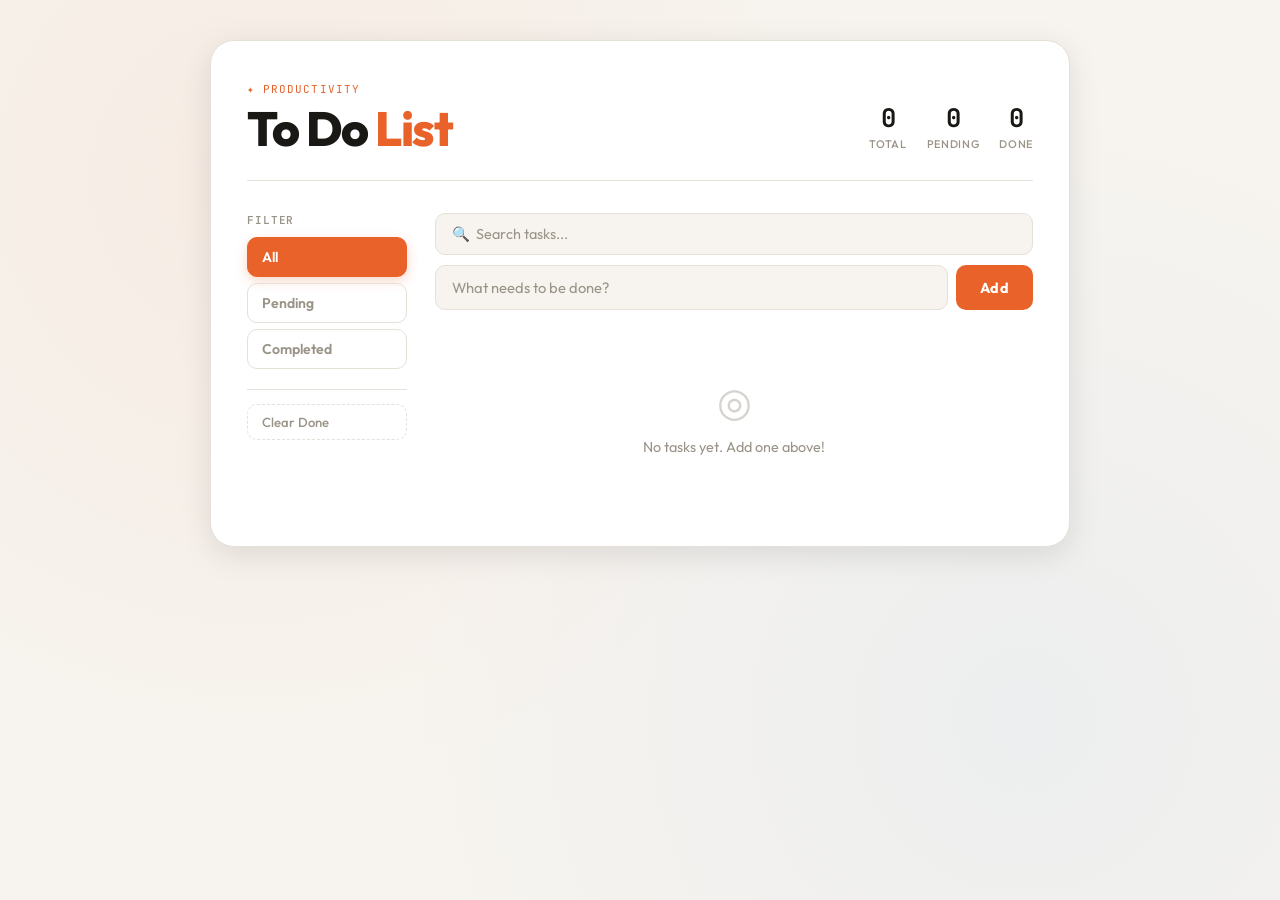
==== index.html @ 93d5290f "first commit" ====
<!DOCTYPE html>
<html lang="en">
<head>
  <meta charset="UTF-8">
  <meta name="viewport" content="width=device-width, initial-scale=1.0">
  <title>To Do App</title>
  <link rel="preconnect" href="https://fonts.googleapis.com">
  <link rel="preconnect" href="https://fonts.gstatic.com" crossorigin>
  <link href="https://fonts.googleapis.com/css2?family=Outfit:wght@400;500;600;700;800&family=JetBrains+Mono:wght@400;500&display=swap" rel="stylesheet">
  <link rel="stylesheet" href="style.css">
</head>
<body>

  <div class="container">

    <header class="app-header">
      <div class="header-left">
        <span class="app-tag">✦ productivity</span>
        <h1>To Do <span>List</span></h1>
      </div>
      <div class="header-stats">
        <div class="stat"><span id="allCount">0</span><label>Total</label></div>
        <div class="stat"><span id="pendingCount">0</span><label>Pending</label></div>
        <div class="stat"><span id="completedCount">0</span><label>Done</label></div>
      </div>
    </header>

    <div class="content">

      <!-- SIDEBAR -->
      <div class="sidebar">
        <p class="sidebar-label">Filter</p>
        <button class="filter-btn active" onclick="filterTasks('all')" id="btn-all">All</button>
        <button class="filter-btn" onclick="filterTasks('pending')" id="btn-pending">Pending</button>
        <button class="filter-btn" onclick="filterTasks('completed')" id="btn-completed">Completed</button>

        <div class="sidebar-divider"></div>

        <button class="clear-btn" onclick="clearCompleted()">Clear Done</button>
      </div>

      <!-- MAIN AREA -->
      <div class="tasks-area">

        <input type="text" id="search" placeholder="🔍  Search tasks..." autocomplete="off">

        <div class="input-row">
          <input type="text" id="taskInput" placeholder="What needs to be done?" maxlength="200" autocomplete="off">
          <button onclick="addTask()" id="addBtn" type="button">Add</button>
        </div>

        <div id="taskList"></div>

        <div id="emptyState" class="empty-state" style="display:none;">
          <div class="empty-icon">◎</div>
          <p id="emptyMsg">No tasks yet. Add one above!</p>
        </div>

      </div>
    </div>
  </div>

  <script src="script.js"></script>
</body>
</html>
---- style.css ----
/* reset */
*,
*::before,
*::after {
  margin: 0;
  padding: 0;
  box-sizing: border-box;
}

:root {
  --bg: #f7f4ef;
  --surface: #ffffff;
  --border: #e5e0d8;
  --accent: #e8622a;
  --accent-light: #fdf0ea;
  --accent2: #2a7ae8;
  --text: #1a1814;
  --muted: #9a9488;
  --done-text: #b0a898;
  --done-bg: #fafaf8;
  --shadow: 0 2px 12px rgba(0, 0, 0, 0.07);
  --shadow-lg: 0 8px 32px rgba(0, 0, 0, 0.10);
}
/* smooth scroll */
html {
  scroll-behavior: smooth;
}

body {
  background: var(--bg);
  background-image:
    radial-gradient(circle at 20% 20%, rgba(232, 98, 42, 0.06) 0%, transparent 50%),
    radial-gradient(circle at 80% 80%, rgba(42, 122, 232, 0.05) 0%, transparent 50%);
  font-family: 'Outfit', sans-serif;
  min-height: 100vh;
  display: flex;
  justify-content: center;
  align-items: flex-start;
  padding: 40px 16px 80px;
}

/* Container */
.container {
  width: 100%;
  max-width: 860px;
  background: var(--surface);
  border-radius: 24px;
  padding: 36px 36px 40px;
  box-shadow: var(--shadow-lg);
  border: 1px solid var(--border);
  animation: pageIn 0.5s cubic-bezier(.16, 1, .3, 1) both;
}

/* animation */
@keyframes pageIn {
  from {
    opacity: 0;
    transform: translateY(16px);
  }

  to {
    opacity: 1;
    transform: translateY(0);
  }
}

/*Header*/
.app-header {
  display: flex;
  justify-content: space-between;
  align-items: flex-end;
  margin-bottom: 32px;
  padding-bottom: 28px;
  border-bottom: 1px solid var(--border);
  flex-wrap: wrap;
  gap: 16px;
}

.app-tag {
  display: inline-block;
  font-family: 'JetBrains Mono', monospace;
  font-size: 11px;
  color: var(--accent);
  text-transform: uppercase;
  letter-spacing: 0.1em;
  margin-bottom: 8px;
}

h1 {
  font-size: clamp(2rem, 5vw, 3rem);
  font-weight: 800;
  color: var(--text);
  line-height: 1;
  letter-spacing: -0.03em;
}

h1 span {
  color: var(--accent);
}

.header-stats {
  display: flex;
  gap: 20px;
}

.stat {
  text-align: center;
}

.stat span {
  display: block;
  font-size: 1.6rem;
  font-weight: 700;
  color: var(--text);
  line-height: 1;
  font-family: 'JetBrains Mono', monospace;
}

.stat label {
  font-size: 11px;
  color: var(--muted);
  text-transform: uppercase;
  letter-spacing: 0.06em;
  font-weight: 500;
}

/* content  */
.content {
  display: flex;
  gap: 28px;
}

/* side bar */
.sidebar {
  width: 160px;
  flex-shrink: 0;
}

.sidebar-label {
  font-size: 11px;
  text-transform: uppercase;
  letter-spacing: 0.08em;
  color: var(--muted);
  font-weight: 600;
  margin-bottom: 10px;
  font-family: 'JetBrains Mono', monospace;
}

/* fillter buttens */
.filter-btn {
  width: 100%;
  padding: 10px 14px;
  margin-bottom: 6px;
  border: 1px solid var(--border);
  border-radius: 10px;
  background: transparent;
  color: var(--muted);
  font-family: 'Outfit', sans-serif;
  font-size: 0.88rem;
  font-weight: 600;
  cursor: pointer;
  text-align: left;
  transition: all 0.18s;
}

.filter-btn:hover {
  background: var(--accent-light);
  color: var(--accent);
  border-color: rgba(232, 98, 42, 0.2);
}

.filter-btn.active {
  background: var(--accent);
  color: white;
  border-color: var(--accent);
  box-shadow: 0 4px 12px rgba(232, 98, 42, 0.25);
}

.sidebar-divider {
  height: 1px;
  background: var(--border);
  margin: 14px 0;
}

/* clear button */
.clear-btn {
  width: 100%;
  padding: 9px 14px;
  border: 1px dashed var(--border);
  border-radius: 10px;
  background: transparent;
  color: var(--muted);
  font-family: 'Outfit', sans-serif;
  font-size: 0.82rem;
  font-weight: 500;
  cursor: pointer;
  text-align: left;
  transition: all 0.18s;
}

.clear-btn:hover {
  color: #e03030;
  border-color: rgba(224, 48, 48, 0.3);
  background: rgba(224, 48, 48, 0.05);
}

/* task area */
.tasks-area {
  flex: 1;
  min-width: 0;
}

/* search box */
#search {
  width: 100%;
  padding: 11px 16px;
  border: 1px solid var(--border);
  border-radius: 10px;
  background: var(--bg);
  font-family: 'Outfit', sans-serif;
  font-size: 0.9rem;
  color: var(--text);
  margin-bottom: 10px;
  outline: none;
  transition: border-color 0.2s, box-shadow 0.2s;
}

#search:focus {
  border-color: var(--accent);
  box-shadow: 0 0 0 3px rgba(232, 98, 42, 0.1);
}

#search::placeholder {
  color: var(--muted);
}

/* input and button */
.input-row {
  display: flex;
  gap: 8px;
  margin-bottom: 16px;
}

#taskInput {
  flex: 1;
  padding: 12px 16px;
  border: 1px solid var(--border);
  border-radius: 10px;
  background: var(--bg);
  font-family: 'Outfit', sans-serif;
  font-size: 0.92rem;
  color: var(--text);
  outline: none;
  transition: border-color 0.2s, box-shadow 0.2s;
  min-width: 0;
}

#taskInput:focus {
  border-color: var(--accent);
  box-shadow: 0 0 0 3px rgba(232, 98, 42, 0.1);
}

#taskInput::placeholder {
  color: var(--muted);
}

#taskInput.shake {
  animation: shake 0.4s ease;
  border-color: #e03030;
}

@keyframes shake {

  0%,
  100% {
    transform: translateX(0);
  }

  20% {
    transform: translateX(-6px);
  }

  40% {
    transform: translateX(6px);
  }

  60% {
    transform: translateX(-4px);
  }

  80% {
    transform: translateX(4px);
  }
}

/* add button */
#addBtn {
  padding: 12px 24px;
  background: var(--accent);
  color: white;
  border: none;
  border-radius: 10px;
  font-family: 'Outfit', sans-serif;
  font-weight: 700;
  font-size: 0.9rem;
  cursor: pointer;
  white-space: nowrap;
  transition: transform 0.15s, box-shadow 0.2s, background 0.2s;
  letter-spacing: 0.02em;
}

#addBtn:hover {
  background: #d0541f;
  transform: translateY(-1px);
  box-shadow: 0 6px 16px rgba(232, 98, 42, 0.3);
}

#addBtn:active {
  transform: translateY(0);
}

/* task */
.task {
  display: flex;
  align-items: center;
  gap: 12px;
  background: var(--surface);
  border: 1px solid var(--border);
  border-radius: 12px;
  padding: 14px 16px;
  margin-bottom: 8px;
  transition: transform 0.18s, box-shadow 0.18s, border-color 0.2s, background 0.3s;
  animation: taskIn 0.35s cubic-bezier(.16, 1, .3, 1) both;
  position: relative;
}

@keyframes taskIn {
  from {
    opacity: 0;
    transform: translateY(-6px) scale(0.98);
  }

  to {
    opacity: 1;
    transform: translateY(0) scale(1);
  }
}

.task:hover {
  transform: translateX(3px);
  box-shadow: var(--shadow);
  border-color: rgba(232, 98, 42, 0.15);
}

.task.done {
  background: var(--done-bg);
  border-color: #ede9e2;
}

.task.removing {
  animation: taskOut 0.25s ease forwards !important;
}

@keyframes taskOut {
  to {
    opacity: 0;
    transform: translateX(16px) scale(0.96);
    max-height: 0;
    margin-bottom: 0;
    padding: 0;
  }
}

/* Checkbox */
.check-btn {
  width: 26px;
  height: 26px;
  border-radius: 50%;
  border: 2px solid var(--border);
  background: transparent;
  cursor: pointer;
  flex-shrink: 0;
  display: flex;
  align-items: center;
  justify-content: center;
  font-size: 12px;
  color: white;
  transition: all 0.2s;
  font-weight: 700;
}

.check-btn:hover {
  border-color: #2cbb7e;
  background: rgba(44, 187, 126, 0.08);
}

.check-btn.checked {
  background: #2cbb7e;
  border-color: #2cbb7e;
  box-shadow: 0 0 0 3px rgba(44, 187, 126, 0.15);
}

/* task text */
.task-text {
  flex: 1;
  font-size: 0.92rem;
  font-weight: 500;
  color: var(--text);
  word-break: break-word;
  outline: none;
  transition: color 0.2s;
  min-width: 0;
}

.task-text.completed {
  text-decoration: line-through;
  color: var(--done-text);
}

.task-text.editing {
  background: var(--accent-light);
  border-radius: 6px;
  padding: 2px 6px;
  outline: 2px solid var(--accent);
}

.task-actions {
  display: flex;
  gap: 4px;
  opacity: 0;
  transition: opacity 0.2s;
  flex-shrink: 0;
}

.task:hover .task-actions {
  opacity: 1;
}

/* edit and delete button */
.edit-btn,
.delete-btn {
  width: 30px;
  height: 30px;
  border: none;
  border-radius: 7px;
  cursor: pointer;
  display: flex;
  align-items: center;
  justify-content: center;
  font-size: 13px;
  transition: all 0.18s;
  background: transparent;
  color: var(--muted);
}

.edit-btn:hover {
  background: rgba(42, 122, 232, 0.1);
  color: var(--accent2);
}

.delete-btn:hover {
  background: rgba(224, 48, 48, 0.08);
  color: #e03030;
}

/* Empty time */
.empty-state {
  display: flex;
  flex-direction: column;
  align-items: center;
  justify-content: center;
  gap: 12px;
  padding: 50px 20px;
  text-align: center;
  color: var(--muted);
  animation: fadeIn 0.3s ease both;
}

.empty-icon {
  font-size: 2.5rem;
  opacity: 0.4;
}

.empty-state p {
  font-size: 0.9rem;
  color: var(--muted);
}

@keyframes fadeIn {
  from {
    opacity: 0;
  }

  to {
    opacity: 1;
  }
}

/* mobile friendly */
@media (max-width: 620px) {
  .container {
    padding: 24px 20px 32px;
  }

  .app-header {
    flex-direction: column;
    align-items: flex-start;
  }

  .content {
    flex-direction: column;
    gap: 20px;
  }

  .sidebar {
    width: 100%;
    display: flex;
    flex-wrap: wrap;
    gap: 6px;
    align-items: center;
  }

  .sidebar-label {
    width: 100%;
  }

  .filter-btn {
    width: auto;
    flex: 1;
    min-width: 80px;
  }

  .sidebar-divider {
    display: none;
  }

  .clear-btn {
    width: auto;
    flex: 1;
    min-width: 80px;
  }

  .task-actions {
    opacity: 1;
  }
}
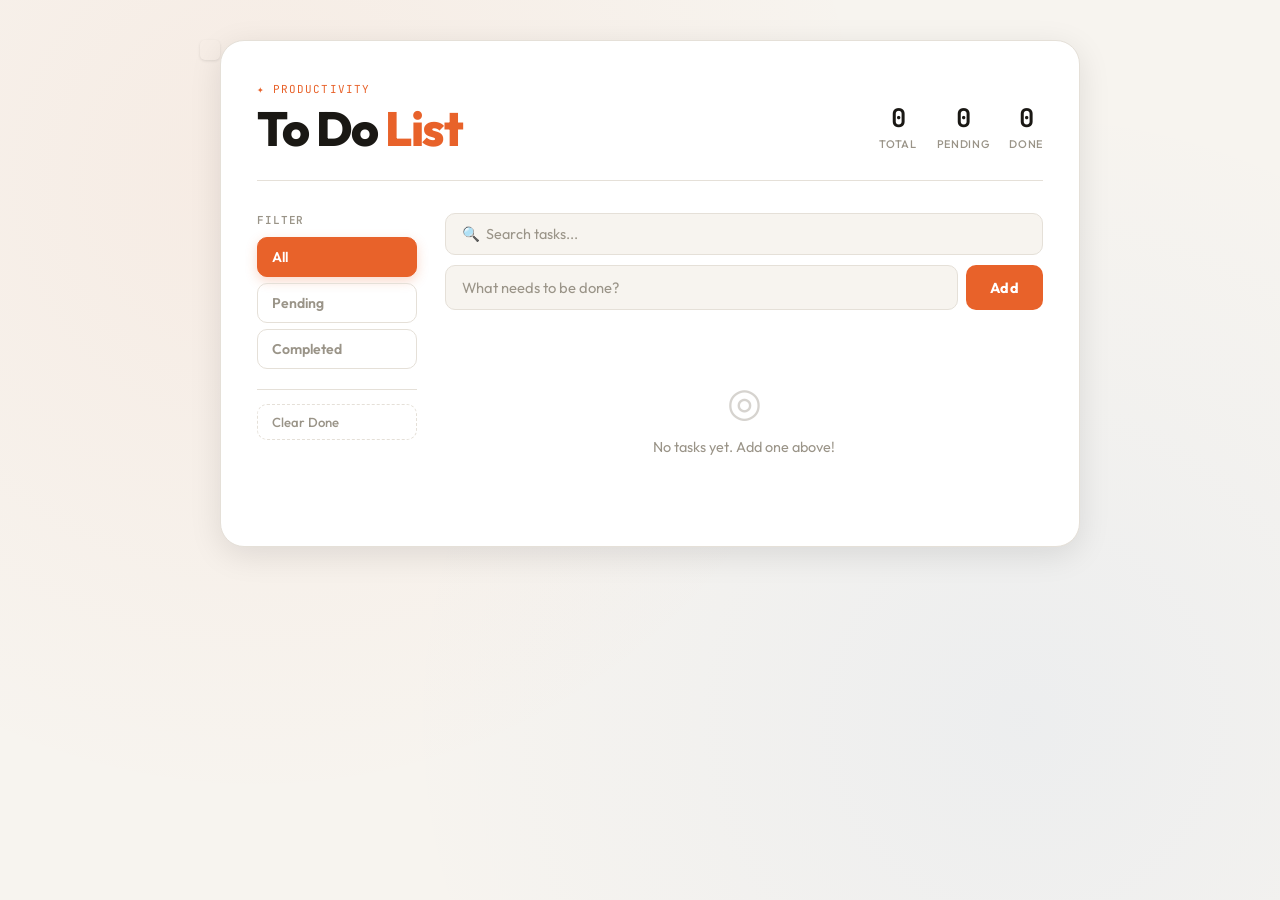
==== commit 0b4403e9: "first commit" ====
--- a/index.html
+++ b/index.html
@@ -3,11 +3,12 @@
 <head>
   <meta charset="UTF-8">
   <meta name="viewport" content="width=device-width, initial-scale=1.0">
-  <title>To Do App</title>
+  <title class="title">To Do App</title>
   <link rel="preconnect" href="https://fonts.googleapis.com">
   <link rel="preconnect" href="https://fonts.gstatic.com" crossorigin>
   <link href="https://fonts.googleapis.com/css2?family=Outfit:wght@400;500;600;700;800&family=JetBrains+Mono:wght@400;500&display=swap" rel="stylesheet">
   <link rel="stylesheet" href="style.css">
+  <div class="icon"><link rel="icon" href="icon.jpg" type="image/jpg" ></div>
 </head>
 <body>
 
--- a/style.css
+++ b/style.css
@@ -21,6 +21,20 @@
   --shadow: 0 2px 12px rgba(0, 0, 0, 0.07);
   --shadow-lg: 0 8px 32px rgba(0, 0, 0, 0.10);
 }
+
+/* title */
+.title::before {
+  content: "✦";
+  margin-right: 8px;
+  display: inline-block;
+}
+.icon {
+  border: none;
+  box-shadow: 0 1px 3px rgba(0, 0, 0, 0.1);
+  padding: 10px;
+  border-radius: 5px;
+}
+
 /* smooth scroll */
 html {
   scroll-behavior: smooth;
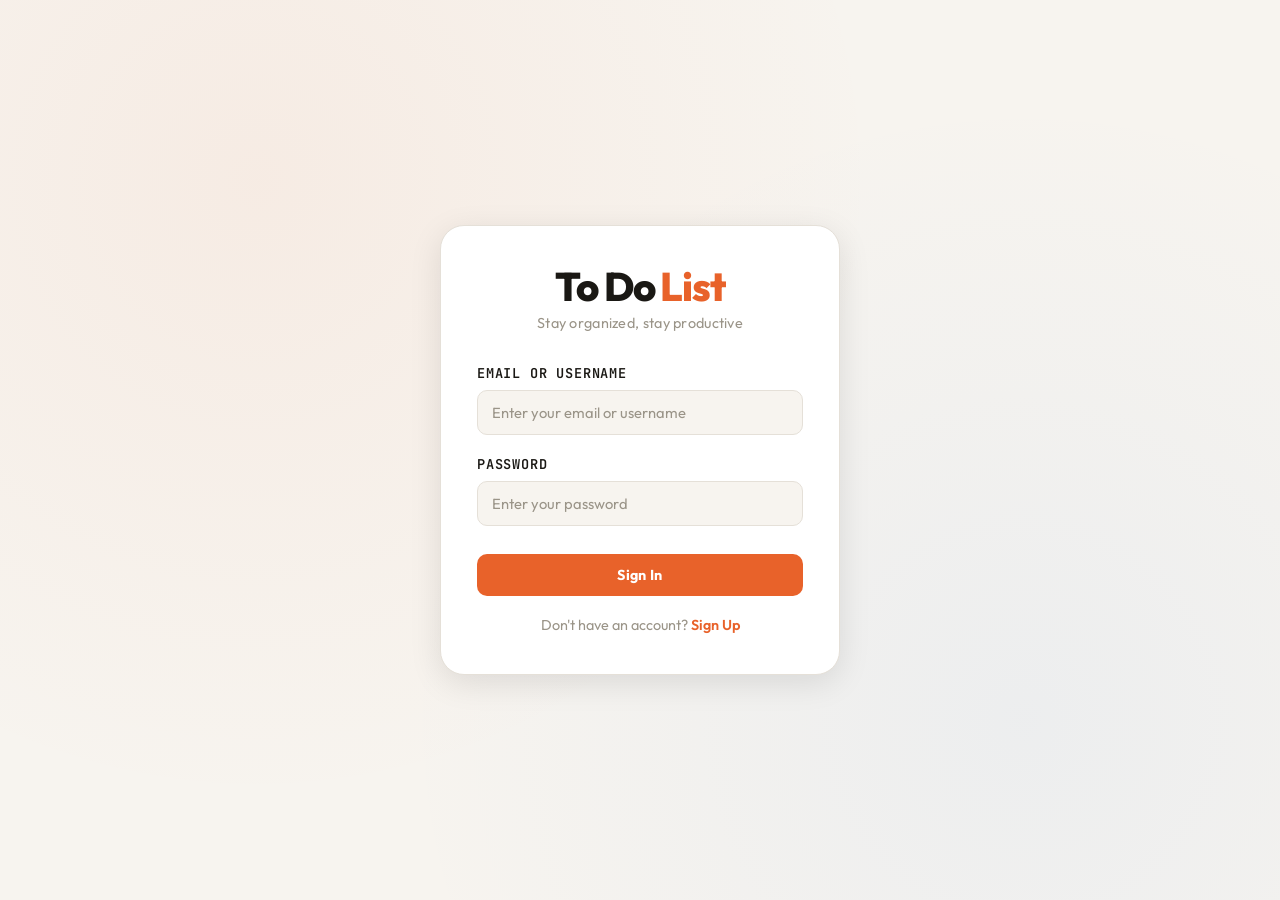
==== commit b1807358: "last add ligin" ====
--- a/index.html
+++ b/index.html
@@ -19,10 +19,20 @@
         <span class="app-tag">✦ productivity</span>
         <h1>To Do <span>List</span></h1>
       </div>
-      <div class="header-stats">
-        <div class="stat"><span id="allCount">0</span><label>Total</label></div>
-        <div class="stat"><span id="pendingCount">0</span><label>Pending</label></div>
-        <div class="stat"><span id="completedCount">0</span><label>Done</label></div>
+      
+      <div class="header-right">
+        <!-- USER SECTION -->
+        <div class="user-section">
+          <span class="welcome-text">Welcome, <strong id="username">Guest</strong>!</span>
+          <button class="logout-btn" onclick="logoutUser()">Logout</button>
+        </div>
+
+        <!-- STATS -->
+        <div class="header-stats">
+          <div class="stat"><span id="allCount">0</span><label>Total</label></div>
+          <div class="stat"><span id="pendingCount">0</span><label>Pending</label></div>
+          <div class="stat"><span id="completedCount">0</span><label>Done</label></div>
+        </div>
       </div>
     </header>
 
@@ -63,4 +73,4 @@
 
   <script src="script.js"></script>
 </body>
-</html>
+</html>
--- a/style.css
+++ b/style.css
@@ -28,6 +28,7 @@
   margin-right: 8px;
   display: inline-block;
 }
+
 .icon {
   border: none;
   box-shadow: 0 1px 3px rgba(0, 0, 0, 0.1);
@@ -88,6 +89,128 @@
   border-bottom: 1px solid var(--border);
   flex-wrap: wrap;
   gap: 16px;
+}
+
+/*Header*/
+.app-header {
+  display: flex;
+  justify-content: space-between;
+  align-items: flex-start;
+  margin-bottom: 32px;
+  padding-bottom: 28px;
+  border-bottom: 1px solid var(--border);
+  flex-wrap: wrap;
+  gap: 16px;
+}
+
+.header-left {
+  flex: 1;
+}
+
+.header-right {
+  display: flex;
+  flex-direction: column;
+  align-items: flex-end;
+  gap: 16px;
+}
+
+/* user section */
+.user-section {
+  display: flex;
+  align-items: center;
+  gap: 12px;
+  background: rgba(255, 255, 255, 0.5);
+  padding: 8px 14px;
+  border-radius: 10px;
+  border: 1px solid rgba(232, 98, 42, 0.2);
+}
+
+.welcome-text {
+  font-size: 0.8rem;
+  color: var(--muted);
+  font-weight: 500;
+}
+
+.welcome-text strong {
+  color: var(--accent);
+  font-weight: 700;
+}
+
+.logout-btn {
+  padding: 6px 12px;
+  background: transparent;
+  border: 1.5px solid var(--error);
+  color: var(--error);
+  border-radius: 6px;
+  font-family: 'Outfit', sans-serif;
+  font-size: 0.7rem;
+  font-weight: 600;
+  cursor: pointer;
+  transition: all 0.2s;
+  letter-spacing: 0.02em;
+  white-space: nowrap;
+}
+
+.logout-btn:hover {
+  background: rgba(224, 48, 48, 0.1);
+  transform: translateY(-1px);
+}
+
+.logout-btn:active {
+  transform: translateY(0);
+}
+
+.header-stats {
+  display: flex;
+  gap: 20px;
+}
+
+.stat {
+  text-align: center;
+}
+
+.stat span {
+  display: block;
+  font-size: 1.6rem;
+  font-weight: 700;
+  color: var(--text);
+  line-height: 1;
+  font-family: 'JetBrains Mono', monospace;
+}
+
+.stat label {
+  font-size: 11px;
+  color: var(--muted);
+  text-transform: uppercase;
+  letter-spacing: 0.06em;
+  font-weight: 500;
+}
+
+/* mobile friendly */
+@media (max-width: 620px) {
+  .app-header {
+    flex-direction: column;
+    align-items: flex-start;
+  }
+
+  .header-right {
+    width: 100%;
+    align-items: flex-end;
+  }
+
+  .user-section {
+    width: 100%;
+    justify-content: space-between;
+  }
+
+  .logout-btn {
+    width: auto;
+  }
+
+  .header-stats {
+    width: 100%;
+    justify-content: flex-end;
+  }
 }
 
 .app-tag {
